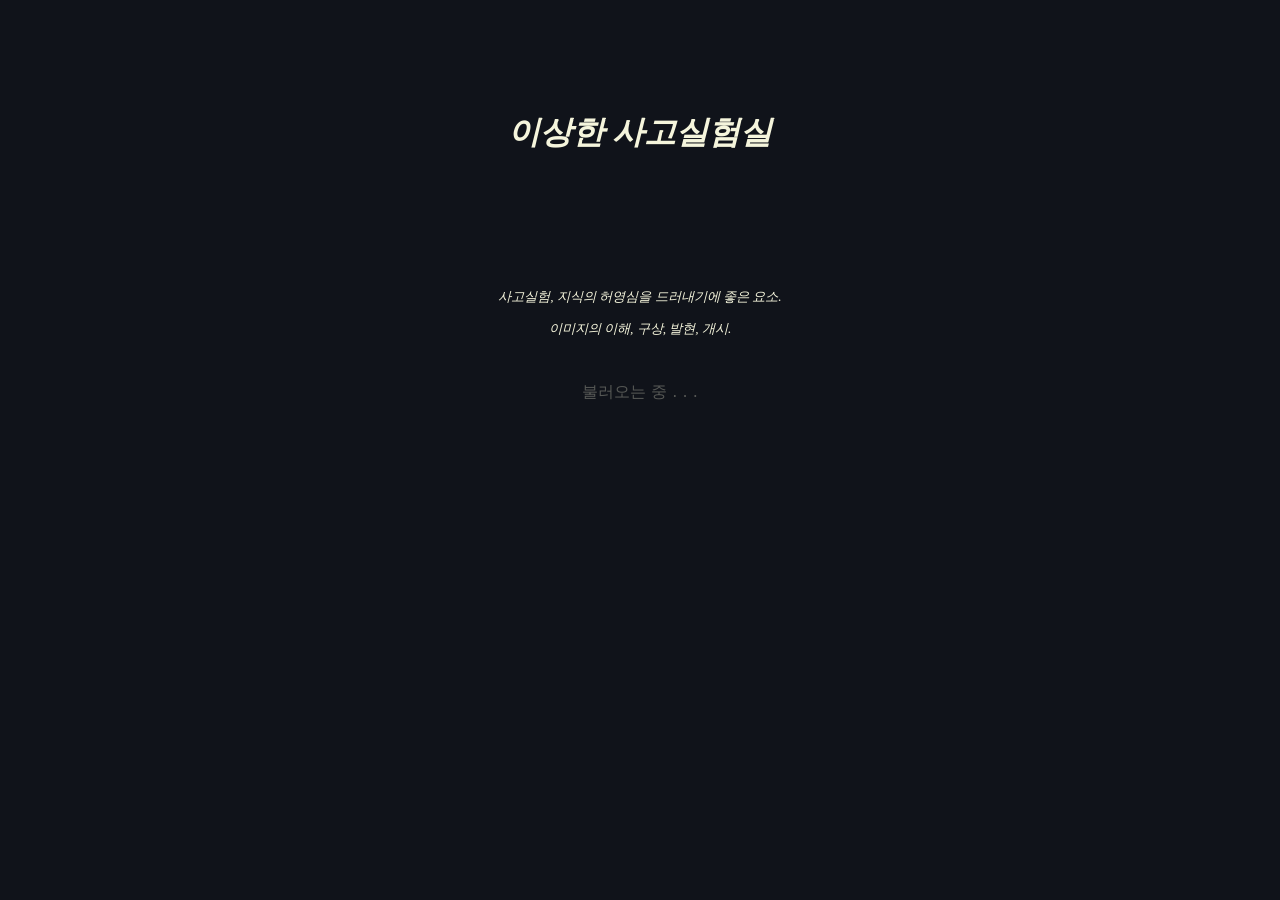
==== index.html @ d40b3da5 "Add files via upload" ====
<!DOCTYPE html>
<html lang="ko">
<head>
<meta charset="UTF-8" />
<title>이상한 사고실험실</title>
<style>
  html, body {
    height: 100%;
    margin: 0;
    padding: 0;
    display: flex;
    flex-direction: column;
    justify-content: center;
    align-items: center;
    overflow: hidden;
    background: #10131a;
    font-family: system-ui, sans-serif;
  }
  #title {
    font-style: italic; 
    color: beige;
    text-align: center;
    font-family: serif;
    position: absolute;
    top: 10%;
    align-self: center;
  
  }
  /* 제목 아래 문구들(부제 + 목록)은 화면 위에서 32% 지점부터 시작해 아래로 이어짐 */
  #content {
    position: absolute;
    top: 32%;
    left: 50%;
    transform: translateX(-50%);
    display: flex;
    flex-direction: column;
    align-items: center;
  }
  .subtitle {
    font-style: italic; 
    color: beige;
    text-align: center;
    font-size: 10pt;
    font-family: serif;
    font-weight: lighter;
    margin: 0 0 14px 0;
  }
  #loading {
    color: beige;
    opacity: 0.3;
    animation: blink 1s infinite;
    text-align: center;
    margin-top: 30px;
  }
  @keyframes blink {
    50% { opacity: 1; }
  }

  #expList {
    display: none;
    flex-direction: column;
    align-items: center;
    gap: 14px;
    margin-top: 30px;
    font-family: serif;
  }
  #expList a, #expList span.disabledItem {
    color: beige;
    text-decoration: none;
    font-style: italic;
    font-size: 14pt;
    letter-spacing: 0.02em;
    transition: opacity 0.2s ease;
  }
  #expList a:hover { opacity: 0.6; }
  #expList span.disabledItem {
    color: #6c6a63;
    cursor: default;
  }
</style>
<script>
  setTimeout(() => {
    document.getElementById('loading').style.display = 'none';
    document.getElementById('expList').style.display = 'flex';
  }, 2000);
</script>



<body>
  <h1 id="title">이상한 사고실험실</h1>
  <div id="content">
    <h1 class="subtitle">사고실험, 지식의 허영심을 드러내기에 좋은 요소.</h1>
    <h1 class="subtitle">이미지의 이해, 구상, 발현, 개시.</h1>
    <span id="loading">불러오는 중 . . .</span>
    <div id="expList"></div>
  </div>

  <!-- 사고실험 목록(THOUGHT_EXPERIMENTS)을 목차와 공유하기 위해 template.js를 불러옴 -->
  <script src="./template.js"></script>
  <script>
    const expListEl = document.getElementById('expList');
    THOUGHT_EXPERIMENTS.forEach((exp) => {
      if (exp.href) {
        const a = document.createElement('a');
        a.href = exp.href;
        a.textContent = exp.title;
        expListEl.appendChild(a);
      } else {
        const span = document.createElement('span');
        span.className = 'disabledItem';
        span.textContent = exp.title;
        expListEl.appendChild(span);
      }
    });
  </script>
</body>
</html>
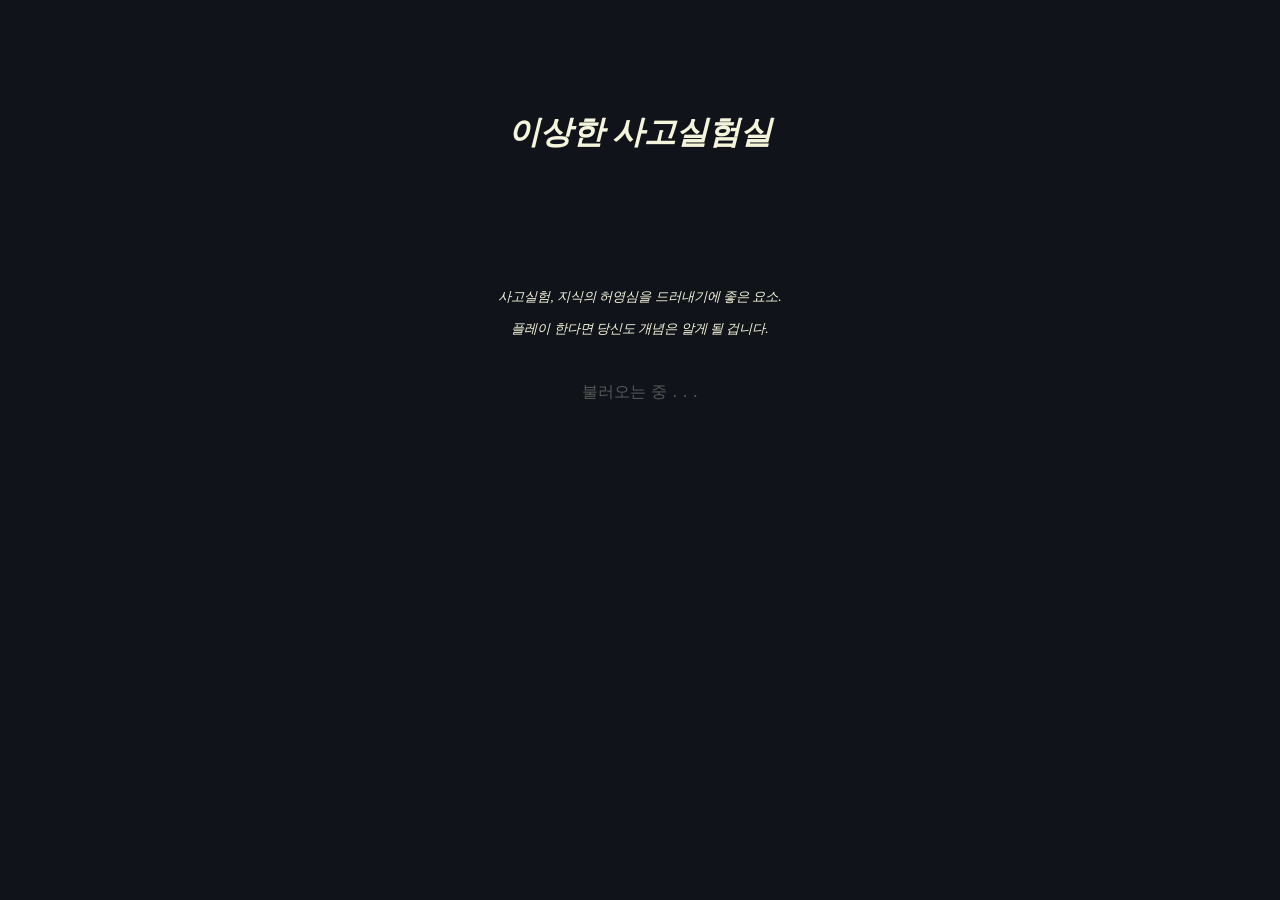
==== commit 64fa6ce0: "Add files via upload" ====
--- a/index.html
+++ b/index.html
@@ -91,7 +91,7 @@
   <h1 id="title">이상한 사고실험실</h1>
   <div id="content">
     <h1 class="subtitle">사고실험, 지식의 허영심을 드러내기에 좋은 요소.</h1>
-    <h1 class="subtitle">이미지의 이해, 구상, 발현, 개시.</h1>
+    <h1 class="subtitle">플레이 한다면 당신도 개념은 알게 될 겁니다.</h1>
     <span id="loading">불러오는 중 . . .</span>
     <div id="expList"></div>
   </div>
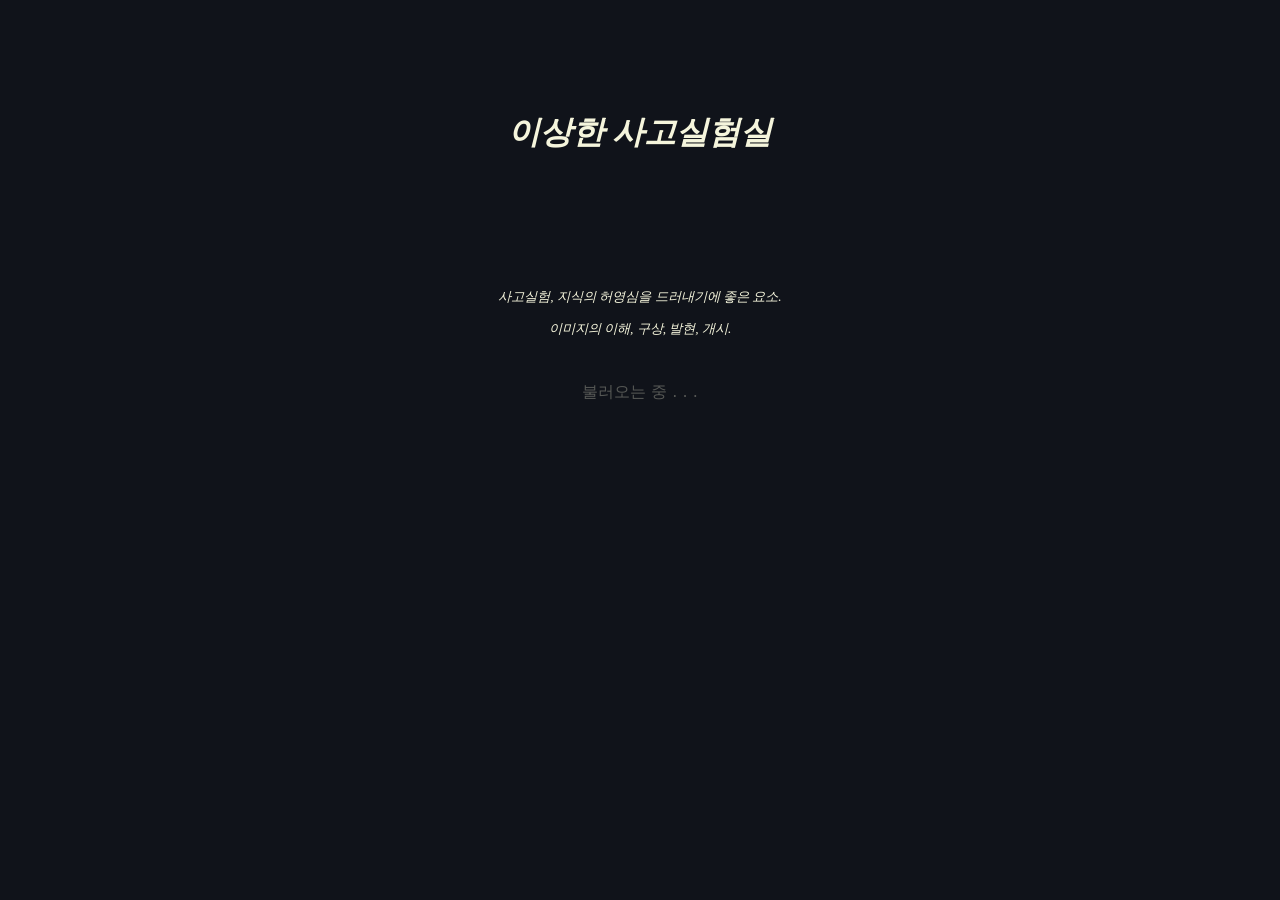
==== commit d6107731: "Add files via upload" ====
--- a/index.html
+++ b/index.html
@@ -77,6 +77,18 @@
     color: #6c6a63;
     cursor: default;
   }
+  /* 모든 사고실험을 클리어하면 목록 맨 밑에 열리는 [무한모드] */
+  #expList a.infiniteItem {
+    margin-top: 18px;
+    color: #f0c48a;
+  }
+  /* 방금 열렸을 때: 천천히 떠오르며 빛남 */
+  #expList a.infiniteItem.reveal { animation: infReveal 2.4s ease; }
+  @keyframes infReveal {
+    0% { opacity: 0; letter-spacing: 0.3em; text-shadow: 0 0 0 rgba(240, 196, 138, 0); }
+    60% { opacity: 1; text-shadow: 0 0 18px rgba(240, 196, 138, 0.8); }
+    100% { letter-spacing: 0.02em; text-shadow: 0 0 0 rgba(240, 196, 138, 0); }
+  }
 </style>
 <script>
   setTimeout(() => {
@@ -91,7 +103,7 @@
   <h1 id="title">이상한 사고실험실</h1>
   <div id="content">
     <h1 class="subtitle">사고실험, 지식의 허영심을 드러내기에 좋은 요소.</h1>
-    <h1 class="subtitle">플레이 한다면 당신도 개념은 알게 될 겁니다.</h1>
+    <h1 class="subtitle">이미지의 이해, 구상, 발현, 개시.</h1>
     <span id="loading">불러오는 중 . . .</span>
     <div id="expList"></div>
   </div>
@@ -113,6 +125,20 @@
         expListEl.appendChild(span);
       }
     });
+
+    // 8개를 모두 클리어했으면 맨 밑에 [무한모드]
+    function addInfiniteItem(reveal) {
+      if (expListEl.querySelector('.infiniteItem')) return;
+      const a = document.createElement('a');
+      a.href = INFINITE_MODE.href;
+      a.textContent = INFINITE_MODE.title;
+      a.className = 'infiniteItem';
+      if (reveal) a.classList.add('reveal'); // 방금 열렸으면 떠오르는 연출
+      expListEl.appendChild(a);
+    }
+    if (GameProgress.allCleared()) addInfiniteItem(GameProgress.consumeJustUnlocked());
+    // 숨은 커맨드(← → ← → B)로 열렸을 때
+    window.addEventListener('tel-unlocked', () => addInfiniteItem(true));
   </script>
 </body>
 </html>
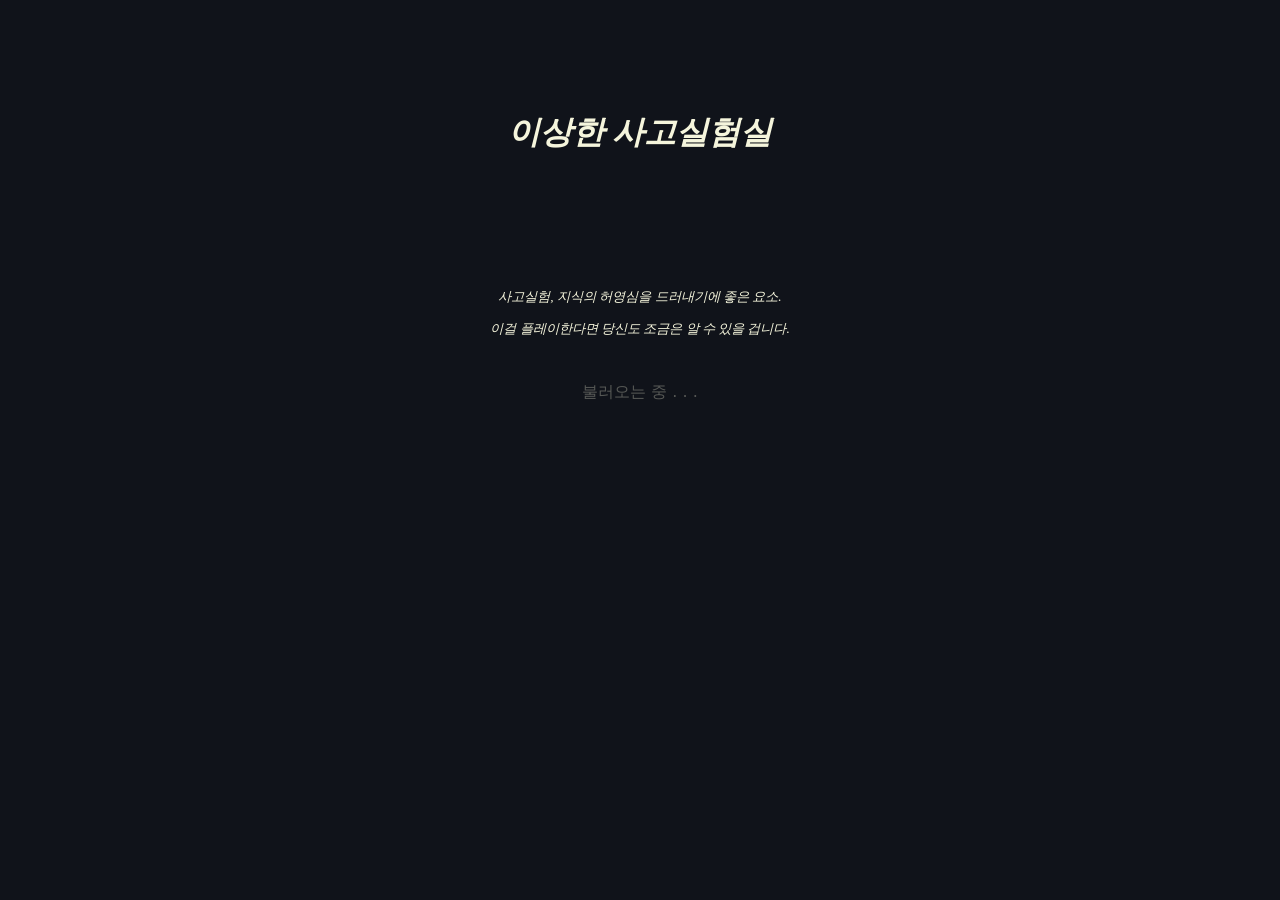
==== commit e0bccd20: "Update index.html" ====
--- a/index.html
+++ b/index.html
@@ -103,7 +103,7 @@
   <h1 id="title">이상한 사고실험실</h1>
   <div id="content">
     <h1 class="subtitle">사고실험, 지식의 허영심을 드러내기에 좋은 요소.</h1>
-    <h1 class="subtitle">이미지의 이해, 구상, 발현, 개시.</h1>
+    <h1 class="subtitle">이걸 플레이한다면 당신도 조금은 알 수 있을 겁니다.</h1>
     <span id="loading">불러오는 중 . . .</span>
     <div id="expList"></div>
   </div>
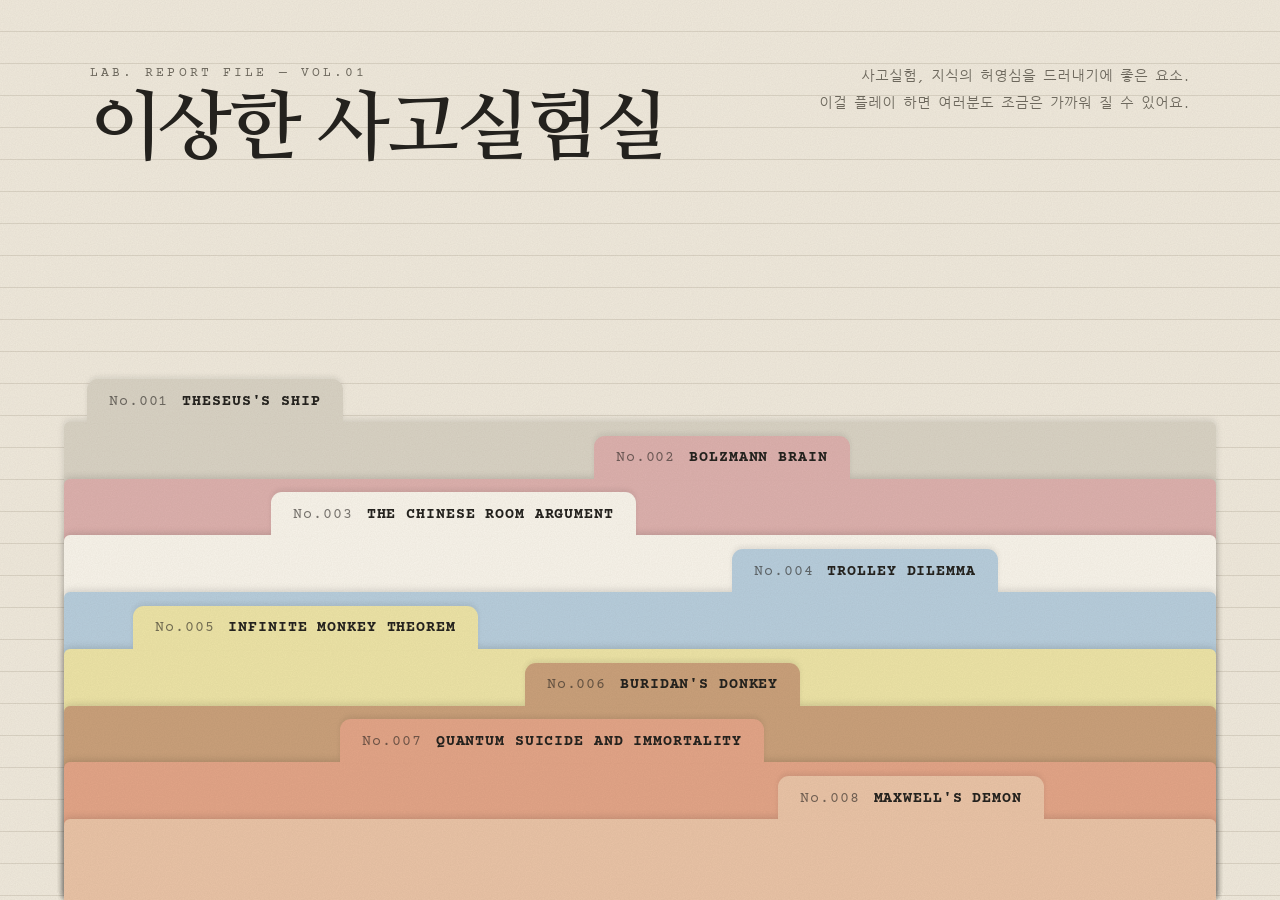
==== commit ffa312c7: "Add files via upload design change" ====
--- a/index.html
+++ b/index.html
@@ -3,142 +3,253 @@
 <head>
 <meta charset="UTF-8" />
 <title>이상한 사고실험실</title>
+<link rel="preconnect" href="https://fonts.googleapis.com">
+<link rel="preconnect" href="https://fonts.gstatic.com" crossorigin>
+<link href="https://fonts.googleapis.com/css2?family=Courier+Prime:ital,wght@0,400;0,700;1,400&family=Nanum+Gothic+Coding:wght@400;700&family=Nanum+Myeongjo:wght@400;700&family=Nanum+Pen+Script&display=swap" rel="stylesheet">
 <style>
+  /* 처음 화면: 줄 그은 크림색 종이 전체 + 사고실험마다 색이 다른 폴더를 겹쳐 쌓은 서랍 */
+  :root {
+    --paper: #efe9dc;
+    --paper-hi: #f7f3ea;
+    --ink: #24221e;
+    --ink-soft: #6f6a5f;
+    --blue: #b7cddc;
+    --blue-ink: #4f7390;
+    --butter: #ece3a6;
+    --pink: #dcb0ad;
+    --salmon: #e2a487;
+    --kraft: #c9a07a;
+    --red: #b5523f;
+    --mono: 'Courier Prime', 'Nanum Gothic Coding', monospace;
+    --kmono: 'Nanum Gothic Coding', 'Courier Prime', monospace;
+    --serif: 'Nanum Myeongjo', serif;
+    --hand: 'Nanum Pen Script', cursive;
+  }
   html, body {
     height: 100%;
     margin: 0;
     padding: 0;
+    overflow: hidden;
+    color: var(--ink);
+    font-family: var(--kmono);
+    background-color: var(--paper);
+    background-image: repeating-linear-gradient(to bottom, transparent 0, transparent 31px, rgba(120, 108, 86, 0.18) 31px, rgba(120, 108, 86, 0.18) 32px);
+  }
+  /* 종이 결 */
+  body::after {
+    content: '';
+    position: fixed;
+    inset: 0;
+    pointer-events: none;
+    opacity: 0.3;
+    mix-blend-mode: multiply;
+    background-image: url("data:image/svg+xml;utf8,<svg xmlns='http://www.w3.org/2000/svg' width='180' height='180'><filter id='n'><feTurbulence type='fractalNoise' baseFrequency='0.85' numOctaves='2' stitchTiles='stitch'/><feColorMatrix values='0 0 0 0 0.4  0 0 0 0 0.36  0 0 0 0 0.3  0 0 0 0.45 0'/></filter><rect width='100%' height='100%' filter='url(%23n)'/></svg>");
+    z-index: 50;
+  }
+
+  /* ---------- 위: 표지 ---------- */
+  #cover {
+    position: absolute;
+    top: 7vh;
+    left: 7vw;
+    right: 7vw;
     display: flex;
-    flex-direction: column;
-    justify-content: center;
-    align-items: center;
-    overflow: hidden;
-    background: #10131a;
-    font-family: system-ui, sans-serif;
-  }
+    justify-content: space-between;
+    align-items: flex-end;
+    gap: 30px;
+    flex-wrap: wrap;
+  }
+  #cover .vol { font-family: var(--mono); font-size: 13px; letter-spacing: 0.24em; color: var(--ink-soft); }
   #title {
-    font-style: italic; 
-    color: beige;
+    margin: 10px 0 0;
+    font-family: var(--serif);
+    font-weight: 700;
+    font-size: clamp(38px, 6vw, 76px);
+    letter-spacing: -0.03em;
+    line-height: 1.05;
+  }
+  .subtitles { text-align: right; }
+  .subtitle {
+    margin: 0;
+    font-family: var(--kmono);
+    font-weight: 400;
+    font-size: 14px;
+    line-height: 1.9;
+    color: var(--ink-soft);
+  }
+  /* 모두 클리어하면 표지 오른쪽 아래에 붙는 색인 카드 두 장 */
+  #extras { display: flex; gap: 10px; justify-content: flex-end; margin-top: 14px; min-height: 40px; }
+  #extras a {
+    display: inline-block;
+    padding: 8px 16px 7px;
+    font-family: var(--mono);
+    font-weight: 700;
+    font-size: 15px;
+    letter-spacing: 0.06em;
+    color: var(--ink);
+    text-decoration: none;
+    background: var(--butter);
+    box-shadow: 1px 3px 8px rgba(0, 0, 0, 0.15);
+    transform: rotate(-2deg);
+    transition: transform 0.2s ease;
+  }
+  #extras a.records { background: var(--blue); transform: rotate(1.5deg); }
+  #extras a:hover { transform: rotate(0) translateY(-3px); }
+  #extras a.reveal { animation: extraIn 1.6s ease both; }
+  #extras a.records.reveal { animation-delay: 0.35s; }
+  @keyframes extraIn { 0% { opacity: 0; transform: translateY(14px) rotate(-8deg); } 60% { opacity: 1; } 100% { opacity: 1; } }
+
+  #loading {
+    position: absolute;
+    left: 0;
+    right: 0;
+    top: 58vh;
     text-align: center;
-    font-family: serif;
-    position: absolute;
-    top: 10%;
-    align-self: center;
-  
-  }
-  /* 제목 아래 문구들(부제 + 목록)은 화면 위에서 32% 지점부터 시작해 아래로 이어짐 */
-  #content {
-    position: absolute;
-    top: 32%;
-    left: 50%;
-    transform: translateX(-50%);
+    font-family: var(--mono);
+    letter-spacing: 0.2em;
+    color: var(--ink-soft);
+    animation: blink 1s infinite;
+  }
+  @keyframes blink { 50% { opacity: 0.35; } }
+
+  /* ---------- 아래: 겹쳐 쌓인 폴더 (사고실험 하나 = 폴더 하나) ---------- */
+  #drawer {
+    position: absolute;
+    left: 5vw;
+    right: 5vw;
+    bottom: 0;
+    height: var(--drawer-h, 58vh);
+  }
+  .folder {
+    position: absolute;
+    left: 0;
+    right: 0;
+    bottom: 0;
+    border-radius: 6px 6px 0 0;
+    box-shadow: 0 -2px 7px rgba(0, 0, 0, 0.13);
+    text-decoration: none;
+    color: var(--ink);
+    opacity: 0;
+    transform: translateY(40px);
+    transition: transform 0.25s ease, filter 0.25s ease;
+  }
+  .folder.show { animation: folderIn 0.7s ease forwards; }
+  @keyframes folderIn { to { opacity: 1; transform: none; } }
+  .folder:hover { transform: translateY(-10px) !important; filter: brightness(1.03); }
+  .folder .tab {
+    position: absolute;
+    top: 1px;
+    transform: translateY(-100%);
+    height: var(--tab-h, 40px);
+    box-sizing: border-box;
+    padding: 0 22px;
     display: flex;
-    flex-direction: column;
-    align-items: center;
-  }
-  .subtitle {
-    font-style: italic; 
-    color: beige;
-    text-align: center;
-    font-size: 10pt;
-    font-family: serif;
-    font-weight: lighter;
-    margin: 0 0 14px 0;
-  }
-  #loading {
-    color: beige;
-    opacity: 0.3;
-    animation: blink 1s infinite;
-    text-align: center;
-    margin-top: 30px;
-  }
-  @keyframes blink {
-    50% { opacity: 1; }
-  }
-
-  #expList {
-    display: none;
-    flex-direction: column;
     align-items: center;
     gap: 14px;
-    margin-top: 30px;
-    font-family: serif;
-  }
-  #expList a, #expList span.disabledItem {
-    color: beige;
-    text-decoration: none;
-    font-style: italic;
-    font-size: 14pt;
-    letter-spacing: 0.02em;
-    transition: opacity 0.2s ease;
-  }
-  #expList a:hover { opacity: 0.6; }
-  #expList span.disabledItem {
-    color: #6c6a63;
-    cursor: default;
-  }
-  /* 모든 사고실험을 클리어하면 목록 맨 밑에 열리는 [무한모드] */
-  #expList a.infiniteItem {
-    margin-top: 18px;
-    color: #f0c48a;
-  }
-  /* 방금 열렸을 때: 천천히 떠오르며 빛남 */
-  #expList a.infiniteItem.reveal { animation: infReveal 2.4s ease; }
-  @keyframes infReveal {
-    0% { opacity: 0; letter-spacing: 0.3em; text-shadow: 0 0 0 rgba(240, 196, 138, 0); }
-    60% { opacity: 1; text-shadow: 0 0 18px rgba(240, 196, 138, 0.8); }
-    100% { letter-spacing: 0.02em; text-shadow: 0 0 0 rgba(240, 196, 138, 0); }
-  }
+    border-radius: 11px 11px 0 0;
+    background: inherit;
+    font-family: var(--mono);
+    font-weight: 700;
+    font-size: clamp(12px, 1.15vw, 16px);
+    letter-spacing: 0.06em;
+    white-space: nowrap;
+    box-shadow: 0 -3px 5px rgba(0, 0, 0, 0.07);
+  }
+  .folder .tab .no { font-weight: 400; color: rgba(36, 34, 30, 0.6); }
+  .folder .tab .stamp {
+    font-size: 0.72em;
+    letter-spacing: 0.12em;
+    color: var(--red);
+    border: 1.5px solid var(--red);
+    border-radius: 2px;
+    padding: 0 5px;
+    transform: rotate(-5deg);
+  }
+  .folder.disabled { cursor: default; filter: grayscale(0.6); }
+  .folder.disabled:hover { transform: none !important; }
 </style>
-<script>
-  setTimeout(() => {
-    document.getElementById('loading').style.display = 'none';
-    document.getElementById('expList').style.display = 'flex';
-  }, 2000);
-</script>
-
-
-
+</head>
 <body>
-  <h1 id="title">이상한 사고실험실</h1>
-  <div id="content">
-    <h1 class="subtitle">사고실험, 지식의 허영심을 드러내기에 좋은 요소.</h1>
-    <h1 class="subtitle">이걸 플레이한다면 당신도 조금은 알 수 있을 겁니다.</h1>
-    <span id="loading">불러오는 중 . . .</span>
-    <div id="expList"></div>
+  <div id="cover">
+    <div>
+      <div class="vol">LAB. REPORT FILE — VOL.01</div>
+      <h1 id="title">이상한 사고실험실</h1>
+    </div>
+    <div class="subtitles">
+      <h2 class="subtitle">사고실험, 지식의 허영심을 드러내기에 좋은 요소.</h2>
+      <h2 class="subtitle">이걸 플레이 하면 여러분도 조금은 가까워 질 수 있어요.</h2>
+      <div id="extras"></div>
+    </div>
   </div>
 
-  <!-- 사고실험 목록(THOUGHT_EXPERIMENTS)을 목차와 공유하기 위해 template.js를 불러옴 -->
+  <div id="loading">불러오는 중 . . .</div>
+  <div id="drawer"></div>
+
+  <!-- 사고실험 목록(THOUGHT_EXPERIMENTS)과 클리어 기록을 목차와 공유하기 위해 template.js를 불러옴 -->
   <script src="./template.js"></script>
   <script>
-    const expListEl = document.getElementById('expList');
-    THOUGHT_EXPERIMENTS.forEach((exp) => {
-      if (exp.href) {
+    // 폴더 색 (뒤에서 앞으로): 회색 / 분홍 / 밝은 종이 / 하늘 / 버터 / 크라프트 / 살구 / 연살구
+    const FOLDER_COLORS = ['#d8d2c4', '#dcb0ad', '#f7f3ea', '#b7cddc', '#ece3a6', '#c9a07a', '#e2a487', '#e9c3a6'];
+    // 탭 위치 (폴더 폭의 %): 번갈아 엇갈리게
+    const TAB_X = [2, 46, 18, 58, 6, 40, 24, 62];
+
+    const drawer = document.getElementById('drawer');
+    const n = THOUGHT_EXPERIMENTS.length;
+    function layout() {
+      const H = window.innerHeight * 0.58;
+      const step = Math.min(64, H / (n + 1.2));
+      const tabH = Math.min(44, step - 4);
+      drawer.style.setProperty('--drawer-h', H + 'px');
+      drawer.style.setProperty('--tab-h', tabH + 'px');
+      [...drawer.children].forEach((el, i) => { el.style.height = (H - tabH - i * step) + 'px'; });
+    }
+    THOUGHT_EXPERIMENTS.forEach((exp, i) => {
+      const el = document.createElement(exp.href ? 'a' : 'div');
+      el.className = 'folder' + (exp.href ? '' : ' disabled');
+      if (exp.href) el.href = exp.href;
+      el.style.background = FOLDER_COLORS[i % FOLDER_COLORS.length];
+      el.style.zIndex = String(i + 1);
+      const name = (exp.title.split(': ').slice(1).join(': ') || exp.title).toUpperCase();
+      const tab = document.createElement('div');
+      tab.className = 'tab';
+      tab.style.left = TAB_X[i % TAB_X.length] + '%';
+      tab.innerHTML = `<span class="no">No.${String(exp.id).padStart(3, '0')}</span><span class="nm"></span>`;
+      tab.querySelector('.nm').textContent = name;
+      if (GameProgress.isCleared(exp.id)) tab.insertAdjacentHTML('beforeend', '<span class="stamp">CLEARED</span>');
+      el.appendChild(tab);
+      drawer.appendChild(el);
+    });
+    layout();
+    window.addEventListener('resize', layout);
+
+    // 잠깐 "불러오는 중" 뒤에 폴더가 아래에서부터 차례로 올라옴
+    setTimeout(() => {
+      document.getElementById('loading').style.display = 'none';
+      [...drawer.children].forEach((el, i) => {
+        el.style.animationDelay = (i * 0.07) + 's';
+        el.classList.add('show');
+      });
+    }, 2000);
+
+    // 8개를 모두 클리어했으면 표지 오른쪽에 [무한모드], [기록]
+    const extras = document.getElementById('extras');
+    function addInfiniteItem(reveal) {
+      if (extras.querySelector('a')) return;
+      [INFINITE_MODE, RECORDS_PAGE].forEach((page, i) => {
         const a = document.createElement('a');
-        a.href = exp.href;
-        a.textContent = exp.title;
-        expListEl.appendChild(a);
-      } else {
-        const span = document.createElement('span');
-        span.className = 'disabledItem';
-        span.textContent = exp.title;
-        expListEl.appendChild(span);
-      }
-    });
-
-    // 8개를 모두 클리어했으면 맨 밑에 [무한모드]
-    function addInfiniteItem(reveal) {
-      if (expListEl.querySelector('.infiniteItem')) return;
-      const a = document.createElement('a');
-      a.href = INFINITE_MODE.href;
-      a.textContent = INFINITE_MODE.title;
-      a.className = 'infiniteItem';
-      if (reveal) a.classList.add('reveal'); // 방금 열렸으면 떠오르는 연출
-      expListEl.appendChild(a);
+        a.href = page.href;
+        a.textContent = page.title;
+        a.className = 'infiniteItem' + (i > 0 ? ' records recordsItem' : '');
+        if (reveal) a.classList.add('reveal'); // 방금 열렸으면 떠오르는 연출
+        extras.appendChild(a);
+      });
     }
     if (GameProgress.allCleared()) addInfiniteItem(GameProgress.consumeJustUnlocked());
     // 숨은 커맨드(← → ← → B)로 열렸을 때
-    window.addEventListener('tel-unlocked', () => addInfiniteItem(true));
+    window.addEventListener('tel-unlocked', () => {
+      addInfiniteItem(true);
+      drawer.querySelectorAll('.tab').forEach((t) => { if (!t.querySelector('.stamp')) t.insertAdjacentHTML('beforeend', '<span class="stamp">CLEARED</span>'); });
+    });
   </script>
 </body>
 </html>
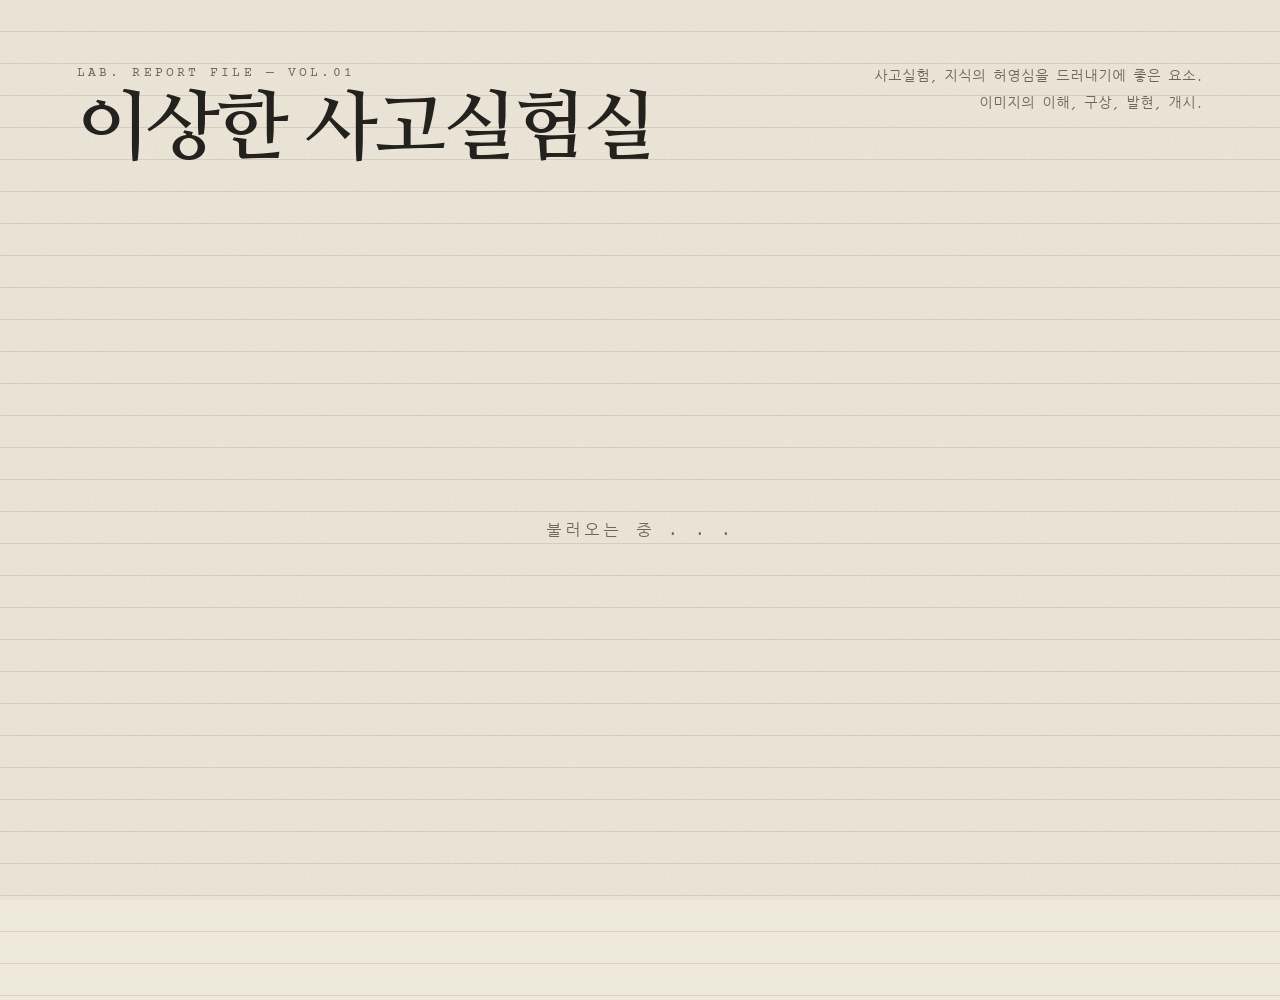
==== commit 8ae9d3a1: "Add files via upload" ====
--- a/index.html
+++ b/index.html
@@ -51,8 +51,8 @@
   #cover {
     position: absolute;
     top: 7vh;
-    left: 7vw;
-    right: 7vw;
+    left: 6vw;
+    right: 6vw;
     display: flex;
     justify-content: space-between;
     align-items: flex-end;
@@ -115,9 +115,9 @@
   /* ---------- 아래: 겹쳐 쌓인 폴더 (사고실험 하나 = 폴더 하나) ---------- */
   #drawer {
     position: absolute;
-    left: 5vw;
-    right: 5vw;
-    bottom: 0;
+    left: 6vw;
+    right: 6vw;
+    bottom: -60px;   /* 폴더 아랫부분은 화면 밖으로: 올라와도 밑이 비지 않게 */
     height: var(--drawer-h, 58vh);
   }
   .folder {
@@ -131,13 +131,17 @@
     color: var(--ink);
     opacity: 0;
     transform: translateY(40px);
-    transition: transform 0.25s ease, filter 0.25s ease;
-  }
+    transition: transform 0.5s cubic-bezier(0.22, 0.9, 0.3, 1), filter 0.3s ease, box-shadow 0.4s ease;
+  }
+  /* 올라오는 애니메이션이 끝난 뒤에는 hover 움직임이 부드럽게 이어지도록 애니메이션을 떼어냄 */
+  .folder.ready { opacity: 1; transform: none; animation: none; }
   .folder.show { animation: folderIn 0.7s ease forwards; }
   @keyframes folderIn { to { opacity: 1; transform: none; } }
-  .folder:hover { transform: translateY(-10px) !important; filter: brightness(1.03); }
+  .folder.ready:hover { transform: translateY(-16px); filter: brightness(1.04); box-shadow: 0 -6px 14px rgba(0, 0, 0, 0.18); }
+  .folder:hover .tab { box-shadow: 0 -5px 10px rgba(0, 0, 0, 0.12); }
   .folder .tab {
     position: absolute;
+    z-index: 2;   /* 서류보다 앞 */
     top: 1px;
     transform: translateY(-100%);
     height: var(--tab-h, 40px);
@@ -167,6 +171,65 @@
   }
   .folder.disabled { cursor: default; filter: grayscale(0.6); }
   .folder.disabled:hover { transform: none !important; }
+
+  /* ---------- 폴더 안의 서류 더미: 커서를 올리면 폴더와 함께 한 장씩 밀려 올라옴 ---------- */
+  .folder .docs {
+    position: absolute;
+    z-index: 1;
+    left: 0;
+    right: 0;
+    bottom: 100%;              /* 폴더 윗변에서 잘려서, 폴더 속에서 나오는 것처럼 보임 */
+    height: calc(var(--step, 64px) * 1.15);
+    overflow: hidden;
+    pointer-events: none;
+  }
+  .folder .sheet {
+    position: absolute;
+    bottom: 0;
+    height: calc(var(--step, 64px) * 1.05);
+    box-sizing: border-box;
+    background-color: #faf7f0;
+    background-image: repeating-linear-gradient(to bottom, transparent 0, transparent 13px, rgba(120, 108, 86, 0.16) 13px, rgba(120, 108, 86, 0.16) 14px);
+    background-position: 0 30px;
+    box-shadow: 0 -1px 4px rgba(0, 0, 0, 0.12);
+    transform: translateY(calc(100% + 14px)) rotate(0deg);   /* 클립까지 완전히 숨김 */
+    transition: transform 0.55s cubic-bezier(0.22, 0.9, 0.3, 1);
+  }
+  /* 세 장: 맨 뒤 → 맨 앞. 폭·기울기·올라오는 높이를 조금씩 다르게 */
+  .folder .sheet.s1 { left: 6%;  right: 9%;  background-color: #f1ece1; transition-delay: 0s; }
+  .folder .sheet.s2 { left: 10%; right: 5%;  background-color: #f6f2e9; transition-delay: 0.05s; }
+  .folder .sheet.s3 { left: 4%;  right: 12%; transition-delay: 0.1s; padding: 9px 16px 0; }
+  .folder.ready:hover .sheet.s1 { transform: translateY(calc(var(--step, 64px) * 0.12)) rotate(-0.8deg); transition-delay: 0.08s; }
+  .folder.ready:hover .sheet.s2 { transform: translateY(calc(var(--step, 64px) * 0.27)) rotate(0.6deg); transition-delay: 0.04s; }
+  .folder.ready:hover .sheet.s3 { transform: translateY(calc(var(--step, 64px) * 0.44)) rotate(-0.3deg); transition-delay: 0s; }
+  /* 맨 앞 장: 타자기로 친 머리글 + 클립 */
+  .folder .sheet .sh-head {
+    display: flex;
+    gap: 14px;
+    align-items: baseline;
+    font-family: var(--mono);
+    font-size: 11px;
+    letter-spacing: 0.16em;
+    color: var(--ink-soft);
+    white-space: nowrap;
+  }
+  .folder .sheet .sh-head b { color: var(--ink); letter-spacing: 0.08em; }
+  /* 탭이 왼쪽에 있는 폴더는 머리글을 오른쪽에, 클립은 왼쪽에 (탭에 가리지 않게) */
+  .folder.tab-left .sheet .sh-head { justify-content: flex-end; }
+  .folder.tab-left .sheet .sh-clip { right: auto; left: 22%; transform: rotate(-6deg); }
+  .folder .sheet .sh-clip {
+    position: absolute;
+    top: -8px;
+    right: 18%;
+    width: 12px;
+    height: 34px;
+    border: 2px solid #9a978f;
+    border-radius: 8px;
+    transform: rotate(6deg);
+  }
+  @media (prefers-reduced-motion: reduce) {
+    .folder, .folder .sheet { transition-duration: 0.01s; }
+  }
 </style>
 </head>
 <body>
@@ -177,7 +240,7 @@
     </div>
     <div class="subtitles">
       <h2 class="subtitle">사고실험, 지식의 허영심을 드러내기에 좋은 요소.</h2>
-      <h2 class="subtitle">이걸 플레이 하면 여러분도 조금은 가까워 질 수 있어요.</h2>
+      <h2 class="subtitle">이미지의 이해, 구상, 발현, 개시.</h2>
       <div id="extras"></div>
     </div>
   </div>
@@ -196,11 +259,14 @@
     const drawer = document.getElementById('drawer');
     const n = THOUGHT_EXPERIMENTS.length;
     function layout() {
-      const H = window.innerHeight * 0.58;
-      const step = Math.min(64, H / (n + 1.2));
+      // 표지 아래 남는 공간을 폴더 더미가 채우도록 (화면 밖으로 숨는 60px 포함)
+      const coverBottom = document.getElementById('cover').getBoundingClientRect().bottom;
+      const H = Math.max(window.innerHeight * 0.5, window.innerHeight - coverBottom - 56) + 60;
+      const step = Math.min(70, (H - 60) / (n + 1.0));
       const tabH = Math.min(44, step - 4);
       drawer.style.setProperty('--drawer-h', H + 'px');
       drawer.style.setProperty('--tab-h', tabH + 'px');
+      drawer.style.setProperty('--step', step + 'px');
       [...drawer.children].forEach((el, i) => { el.style.height = (H - tabH - i * step) + 'px'; });
     }
     THOUGHT_EXPERIMENTS.forEach((exp, i) => {
@@ -213,14 +279,23 @@
       const tab = document.createElement('div');
       tab.className = 'tab';
       tab.style.left = TAB_X[i % TAB_X.length] + '%';
+      if (TAB_X[i % TAB_X.length] < 30) el.classList.add('tab-left');
       tab.innerHTML = `<span class="no">No.${String(exp.id).padStart(3, '0')}</span><span class="nm"></span>`;
       tab.querySelector('.nm').textContent = name;
       if (GameProgress.isCleared(exp.id)) tab.insertAdjacentHTML('beforeend', '<span class="stamp">CLEARED</span>');
       el.appendChild(tab);
+      // 폴더 속 서류 세 장 (맨 앞 장에는 보고서 머리글과 클립)
+      const docs = document.createElement('div');
+      docs.className = 'docs';
+      docs.innerHTML = '<div class="sheet s1"></div><div class="sheet s2"></div>'
+        + `<div class="sheet s3"><span class="sh-clip"></span><div class="sh-head"><span>REPORT No.${String(exp.id).padStart(3, '0')}</span><b></b></div></div>`;
+      docs.querySelector('.sh-head b').textContent = name;
+      el.appendChild(docs);
       drawer.appendChild(el);
     });
     layout();
     window.addEventListener('resize', layout);
+    if (document.fonts && document.fonts.ready) document.fonts.ready.then(layout);
 
     // 잠깐 "불러오는 중" 뒤에 폴더가 아래에서부터 차례로 올라옴
     setTimeout(() => {
@@ -228,6 +303,7 @@
       [...drawer.children].forEach((el, i) => {
         el.style.animationDelay = (i * 0.07) + 's';
         el.classList.add('show');
+        el.addEventListener('animationend', () => { el.classList.remove('show'); el.classList.add('ready'); }, { once: true });
       });
     }, 2000);
 
